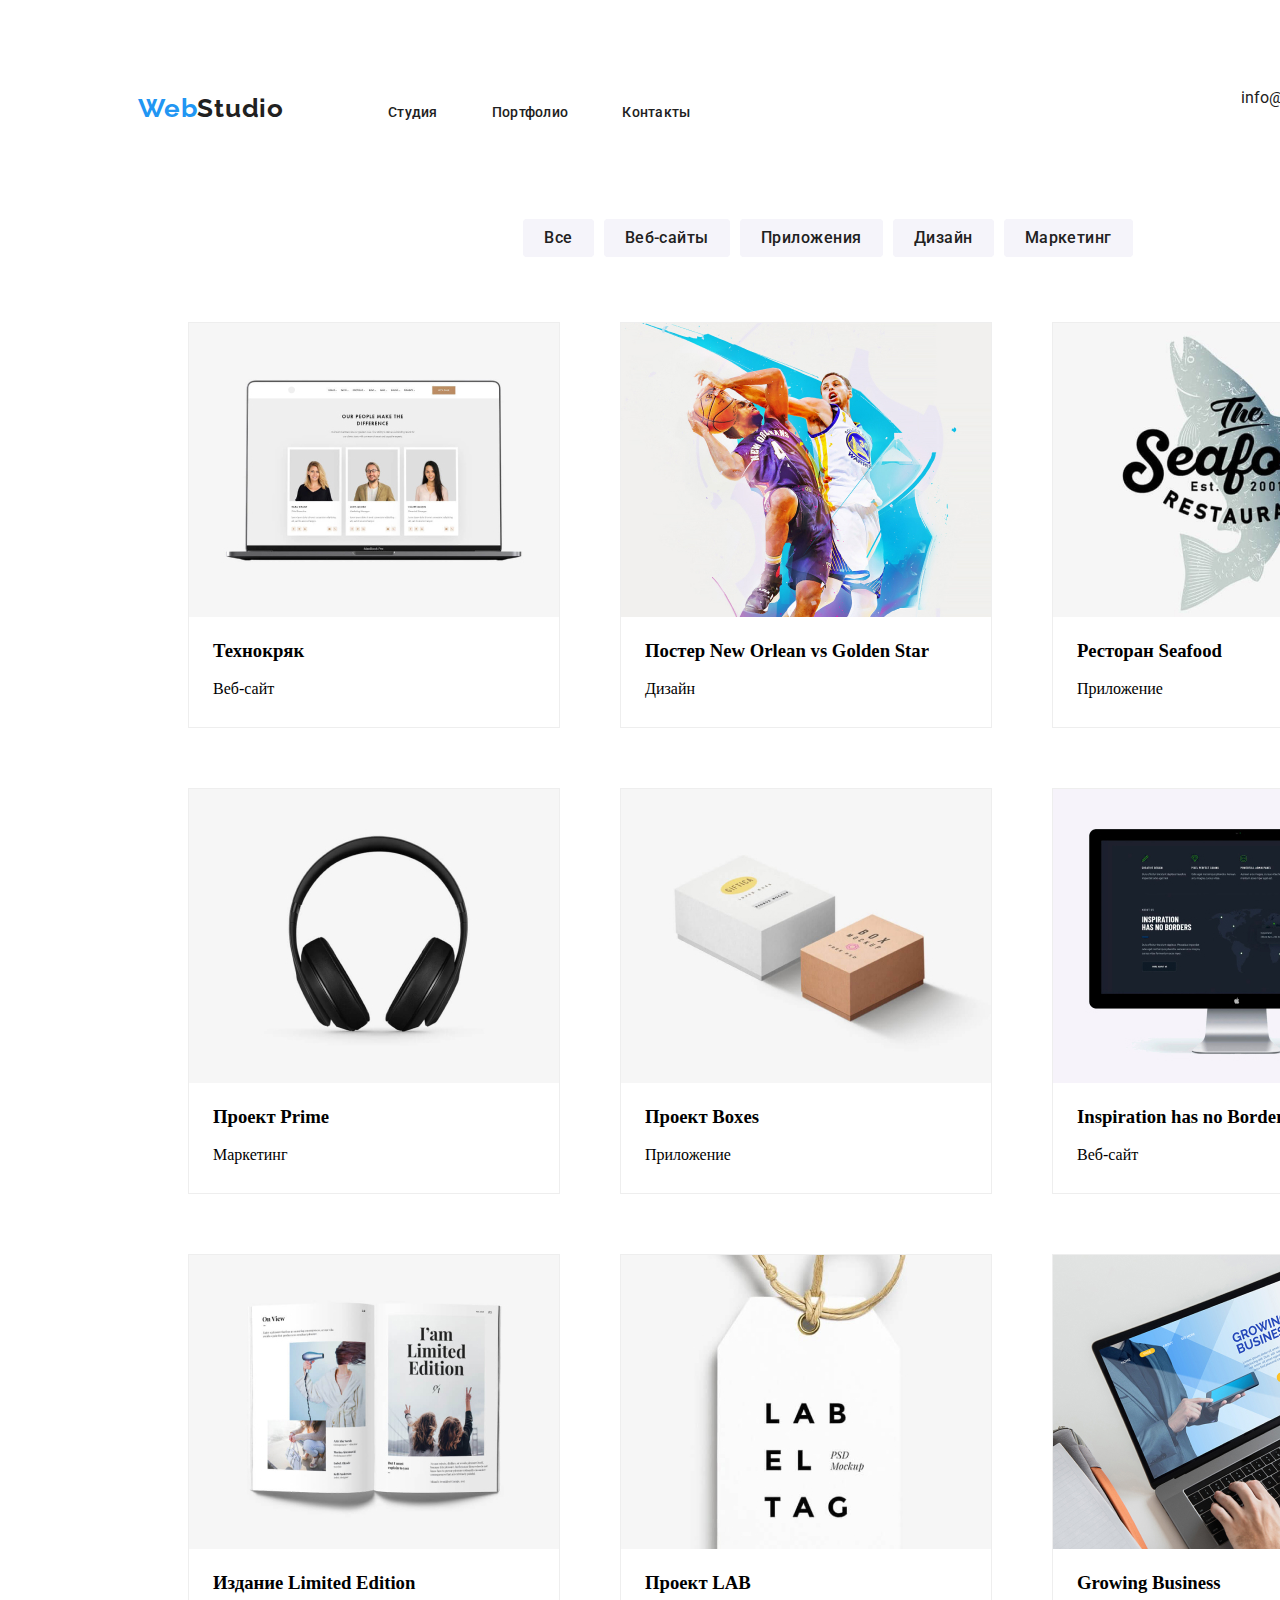
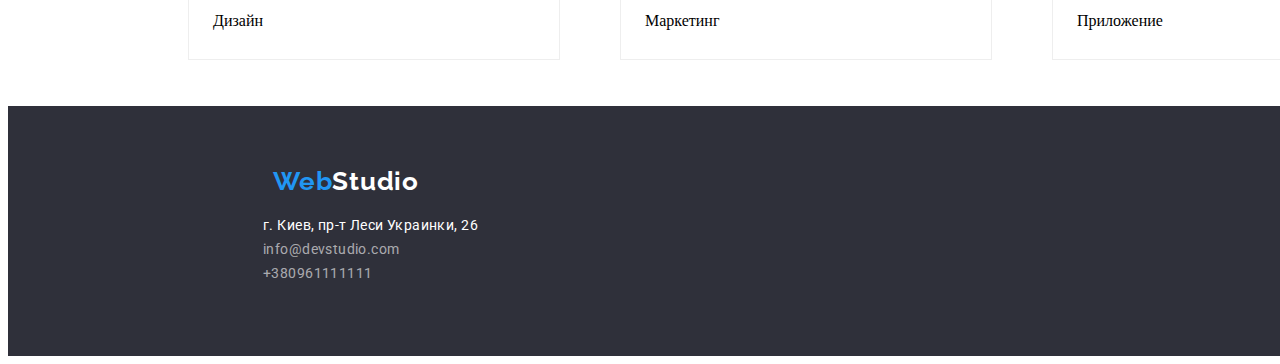
==== index.html/portfolio.html @ 63995187 "create index.html" ====
<!DOCTYPE html>
<html lang="ru">

<head>
    <meta charset="UTF-8">
    <meta http-equiv="X-UA-Compatible" content="IE=edge">
    <meta name="viewport" content="width=device-width, initial-scale=1.0">
    <title>WebStudio</title>
    <link rel="preconnect" href="https://fonts.googleapis.com">
    <link rel="preconnect" href="https://fonts.gstatic.com" crossorigin>
    <link
        href="https://fonts.googleapis.com/css2?family=Raleway:wght@700&family=Roboto:wght@400;500;700;900&display=swap"
        rel="stylesheet">
    <link rel="stylesheet" href="css/styles.css" />
</head>

<body>
    <header class="header">
        <nav class="navigation">
            <a href="./index.html" class="title"><span class="web">Web</span>Studio</a>
            <a href="./index.html" class="navigation-link">Студия</a>
            <a href="/index.html/portfolio.html" target="_blank" class="navigation-link">Портфолио</a>
            <a href="#address" class="navigation-link">Контакты</a>
        </nav>
        <div class="contacts">
            <a href="mailto:info@devstudio.com" class="contact">info@devstudio.com</a>
            <a href="tel:+380961111111" class="contact">+380961111111</a>
        </div>
    </header>
    <section class="all">
        <ul class="div-button">
            <li class="li-button"><button type="button" class="a-button blue-button">Все</button></li>
            <li class="li-button"><button type="button" class="a-button">Веб-сайты</button></li>
            <li class="li-button"><button type="button" class="a-button">Приложения</button></li>
            <li class="li-button"><button type="button" class="a-button">Дизайн</button></li>
            <li class="li-button"><button type="button" class="a-button">Маркетинг</button></li>
        </ul>


        <h2>
            <!--Портфолио-->
        </h2>

        <ul class="ul-portfolio">
            <li class="li-team-portfolio">
                <img src="../images/p.jpg" width="270" alt="photo" class="photo-portfolio">
                <h3 class="h3-team-portfolio">Технокряк</h3>
                <p class="h3-team-portfolio">Веб-сайт</p>
            </li>
            <li class="li-team-portfolio">
                <img src="../images/h.jpg" width="270" alt="photo" class="photo-portfolio">
                <h3 class="h3-team-portfolio">Постер New Orlean vs Golden Star</h3>
                <p class="h3-team-portfolio">Дизайн</p>
            </li>
            <li class="li-team-portfolio">
                <img src="../images/i.jpg" width="270" alt="photo" class="photo-portfolio">
                <h3 class="h3-team-portfolio">Ресторан Seafood</h3>
                <p class="h3-team-portfolio">Приложение</p>
            </li>
            <li class="li-team-portfolio">
                <img src="../images/j.jpg" width="270" alt="photo" class="photo-portfolio">
                <h3 class="h3-team-portfolio">Проект Prime</h3>
                <p class="h3-team-portfolio">Маркетинг</p>
            </li>
            <li class="li-team-portfolio">
                <img src="../images/k.jpg" width="270" alt="photo" class="photo-portfolio">
                <h3 class="h3-team-portfolio">Проект Boxes</h3>
                <p class="h3-team-portfolio">Приложение</p>
            </li>
            <li class="li-team-portfolio">
                <img src="../images/l.jpg" width="270" alt="photo" class="photo-portfolio">
                <h3 class="h3-team-portfolio">Inspiration has no Borders</h3>
                <p class="h3-team-portfolio">Веб-сайт</p>
            </li>
            <li class="li-team-portfolio">
                <img src="../images/m.jpg" width="270" alt="photo" class="photo-portfolio">
                <h3 class="h3-team-portfolio">Издание Limited Edition</h3>
                <p class="h3-team-portfolio">Дизайн</p>
            </li>
            <li class="li-team-portfolio">
                <img src="../images/n.jpg" width="270" alt="photo" class="photo-portfolio">
                <h3 class="h3-team-portfolio">Проект LAB</h3>
                <p class="h3-team-portfolio">Маркетинг</p>
            </li>
            <li class="li-team-portfolio">
                <img src="../images/o.jpg" width="270" alt="photo" class="photo-portfolio">
                <h3 class="h3-team-portfolio">Growing Business</h3>
                <p class="h3-team-portfolio">Приложение</p>
            </li>
        </ul>
    </section>
    <footer class="footer">
        <div class="div-footer">
            <a href="./index.html" class="a-title"><span class="web">Web</span>Studio</a>
            <address class="address" id="address">
                <ul>
                    <li class="li-address">
                        <a href="https://www.google.com/maps/d/viewer?mid=10uSM3H-mIU3GznYo2szRIEphczw&hl=en_US&ll=50.4265770504353%2C30.538344949999985&z=20"
                            target="_blank" class="a-address">г.
                            Киев, пр-т Леси Украинки, 26</a>
                    </li>
                    <li class="li-address">
                        <a href="mailto:info@devstudio.com" class="aa-address">info@devstudio.com</a>
                    </li>
                    <li class="li-address">
                        <a href="tel:+380961111111" class="aa-address">+380961111111</a>
                    </li>
                </ul>
            </address>
        </div>
    </footer>
</body>

</html>
---- index.html/css/styles.css ----
.header {
    padding: 80px;
    background-color: #FFFFFF;
    display: flex;
    width: 1600px;
}


.navigation-link {
    text-decoration: none;
    margin-right: 50px;
    font-family: 'Roboto',
        sans-serif;
    font-style: normal;
    font-weight: 500;
    font-size: 14px;
    line-height: 16px;
    letter-spacing: 0.02em;
    color: #212121;
}

.navigation-link:hover {
    color: #2196F3;
}

.title {
    padding: 50px;
    text-decoration: none;
    margin-right: 50px;
    font-family: 'Raleway',
        sans-serif;
    font-style: normal;
    font-weight: 700;
    font-size: 26px;
    line-height: 31px;
    letter-spacing: 0.03em;
    color: #212121;
}

.a-title {
    padding: 50px;
    text-decoration: none;
    margin-right: 50px;
    font-family: 'Raleway',
        sans-serif;
    font-style: normal;
    font-weight: 700;
    font-size: 26px;
    line-height: 31px;
    letter-spacing: 0.03em;
    color: #FFFFFF;
}

.web {
    font-family: 'Raleway',
        sans-serif;
    font-style: normal;
    font-weight: 700;
    font-size: 26px;
    line-height: 31px;
    letter-spacing: 0.03em;
    color: #2196F3;
}

.contacts {
    list-style: none;
    font-family: 'Roboto',
        sans-serif;
    color: #212121;
    text-align: right;
    display: inline-flex;
}

.contact {
    margin-right: 50px;
    color: #212121;
    text-decoration: none;
}

.contact:hover {
    color: #2196F3;
}

.navigation {
    text-align: left;
    margin-top: 5px;
    margin-right: 500px;
}

.center {
    padding-top: 20px;
    width: 1600px;
    height: 600px;
    background-color: #2F303A;
}

.text {
    margin: 40px auto;
    width: 700px;
    font-family: 'Roboto',
        sans-serif;
    font-style: normal;
    font-weight: 900;
    font-size: 44px;
    line-height: 60px;
    text-align: center;
    letter-spacing: 0.06em;
    text-transform: uppercase;
    color: #FFFFFF;
}

.button {
    background-color: #2196F3;
    border: 1px solid #2196F3;
    padding: 10px 20px;
    font-family: 'Roboto',
        sans-serif;
    font-size: 12px;
    text-transform: uppercase;
    color: #fff;
    font-weight: 600;
    cursor: pointer;
}

.div-button {
    text-decoration: none;
    list-style: none;
    display: inline-flex;
    text-align: center;
    margin: 10px;
}

.first-button {
    position: absolute;
    width: 73px;
    height: 38px;
    left: 495px;
    top: 174px;
    background: #2196F3;
    box-shadow: 0px 3px 1px rgba(0, 0, 0, 0.1),
        0px 1px 2px rgba(0, 0, 0, 0.08),
        0px 2px 2px rgba(0, 0, 0, 0.12);
    border-radius: 4px;
    font-weight: 600;
}

.action {
    text-align: center;
}

.privileges {
    padding-top: 120px;
    width: 1600px;
    height: 300px;
    background-color: #FFFFFF;
}

.privilege {
    text-align: center;
    margin-left: auto;
    margin-right: auto;
    width: 1600px;
}

.privilege-text {
    text-align: left;
    margin-right: 30px;
    display: inline-block;
    justify-content: space-between;
    list-style: none;
    width: 270px;
    line-height: 75px;
    font-size: 32px;
}


.h3 {
    font-family: 'Roboto',
        sans-serif;
    font-style: normal;
    font-weight: 700;
    font-size: 14px;
    line-height: 16px;
    letter-spacing: 0.03em;
    text-transform: uppercase;
    color: #212121;
}

.text-h3 {
    font-family: 'Roboto',
        sans-serif;
    font-style: normal;
    font-weight: 400;
    font-size: 14px;
    line-height: 24px;
    letter-spacing: 0.03em;
    color: #212121;
}

.img {
    padding-top: 120px;
    width: 1600px;
    background-color: #FFFFFF;
    padding-bottom: 95px;
}

.h2 {
    margin-top: -80px;
    font-family: 'Roboto',
        sans-serif;
    font-style: normal;
    font-weight: 700;
    font-size: 36px;
    line-height: 42px;
    text-align: center;
    letter-spacing: 0.03em;
    color: #212121;
}

.picture {
    text-align: center;
}

.img-li {
    display: inline-block;
    justify-content: space-between;
    margin: 30px;
    height: 290px;
    width: 370px;
}

.team {
    background-color: #F5F4FA;
    padding-bottom: 95px;
    text-align: center;
    width: 1600px;
}

.h2-team {
    padding-top: 95px;
    margin: 0px;
    font-family: 'Roboto',
        sans-serif;
    font-style: normal;
    font-weight: 700;
    font-size: 36px;
    line-height: 42px;
    text-align: center;
    letter-spacing: 0.03em;
    color: #212121;
}

.li-team {
    display: inline-block;
    justify-content: space-between;
    text-align: center;
    background-color: #FFFFFF;
    border: 1px solid #ebe9e8;
    border-radius: 0px 0px 4px 4px;
    box-shadow: 0px 1px 3px rgba(0, 0, 0, 0.12),
        0px 1px 1px rgba(0, 0, 0, 0.14),
        0px 2px 1px rgba(0, 0, 0, 0.2);
    margin-right: 30px;
    width: 270px;
    height: 368px;
}

.li-photo {
    width: 270px;
    height: 260px;
}

.ul-team {
    width: 1600px;
}

.all {
    justify-content: space-between;
    text-align: center;
    width: 1600px;
    background-color: #FFFFFF;
}

.div-button {
    margin-right: 10px;
    text-align: center;
}

.a-button {
    font-family: 'Roboto',
        sans-serif;
    font-style: normal;
    font-weight: 500;
    font-size: 16px;
    line-height: 26px;
    text-align: center;
    letter-spacing: 0.03em;
    cursor: pointer;
    color: #212121;
    padding: 5px 20px;
    border: 1px solid #F5F4FA;
    color: #212121;
    background-color: #F5F4FA;
    border-radius: 4px;
}

.blue-button:hover {
    background-color: #2196F3;
    color: white;
    border: 1px solid #2196F3;
    border-radius: 4px;
}

.li-button {
    margin: 5px;
    background-color: #F5F4FA;
    border-radius: 4px;
}

.first-button:hover {
    font-family: 'Roboto',
        sans-serif;
    font-style: normal;
    font-weight: 500;
    font-size: 16px;
    line-height: 26px;
    text-align: center;
    letter-spacing: 0.03em;
    background-color: #2196F3;
}


.ul-portfolio {
    list-style: none;
    margin-left: 110px;
    width: 1600px;
    display: flex;
    flex-wrap: wrap;
}

.h3-team {
    text-align: center;
}

.h3-team-portfolio {
    text-align: left;
    margin-left: 24px;
}

.footer {

    background-color: #2F303A;
    height: 250px;
    width: 1600px;
}

.a-address {
    text-decoration: none;
    font-family: 'Roboto',
        sans-serif;
    font-style: normal;
    font-weight: 400;
    font-size: 14px;
    line-height: 24px;
    letter-spacing: 0.03em;
    color: #FFFFFF;
}

.aa-address {
    text-decoration: none;
    font-family: 'Roboto',
        sans-serif;
    font-style: normal;
    font-weight: 400;
    font-size: 14px;
    line-height: 24px;
    letter-spacing: 0.03em;
    color: rgba(255, 255, 255, 0.6);
}

.aa-address:hover {
    color: #2196F3;
}

.a-address:hover {
    color: #2196F3;
}

.li-address {
    list-style: none;
}

.div-footer {
    padding-left: 215px;
    padding-top: 60px;
}

.li-span {
    font-family: 'Roboto',
        sans-serif;
    font-style: normal;
    font-weight: 500;
    font-size: 16px;
    line-height: 26px;
    text-align: center;
    letter-spacing: 0.03em;
    color: #FFFFFF;
}

.photo-portfolio {
    width: 370px;
    height: 294px;
}

.li-team-portfolio {
    width: 370px;
    height: 404px;
    margin: 30px;
    background: #FFFFFF;
    border: 1px solid #EEEEEE;
    margin: 30px;
}
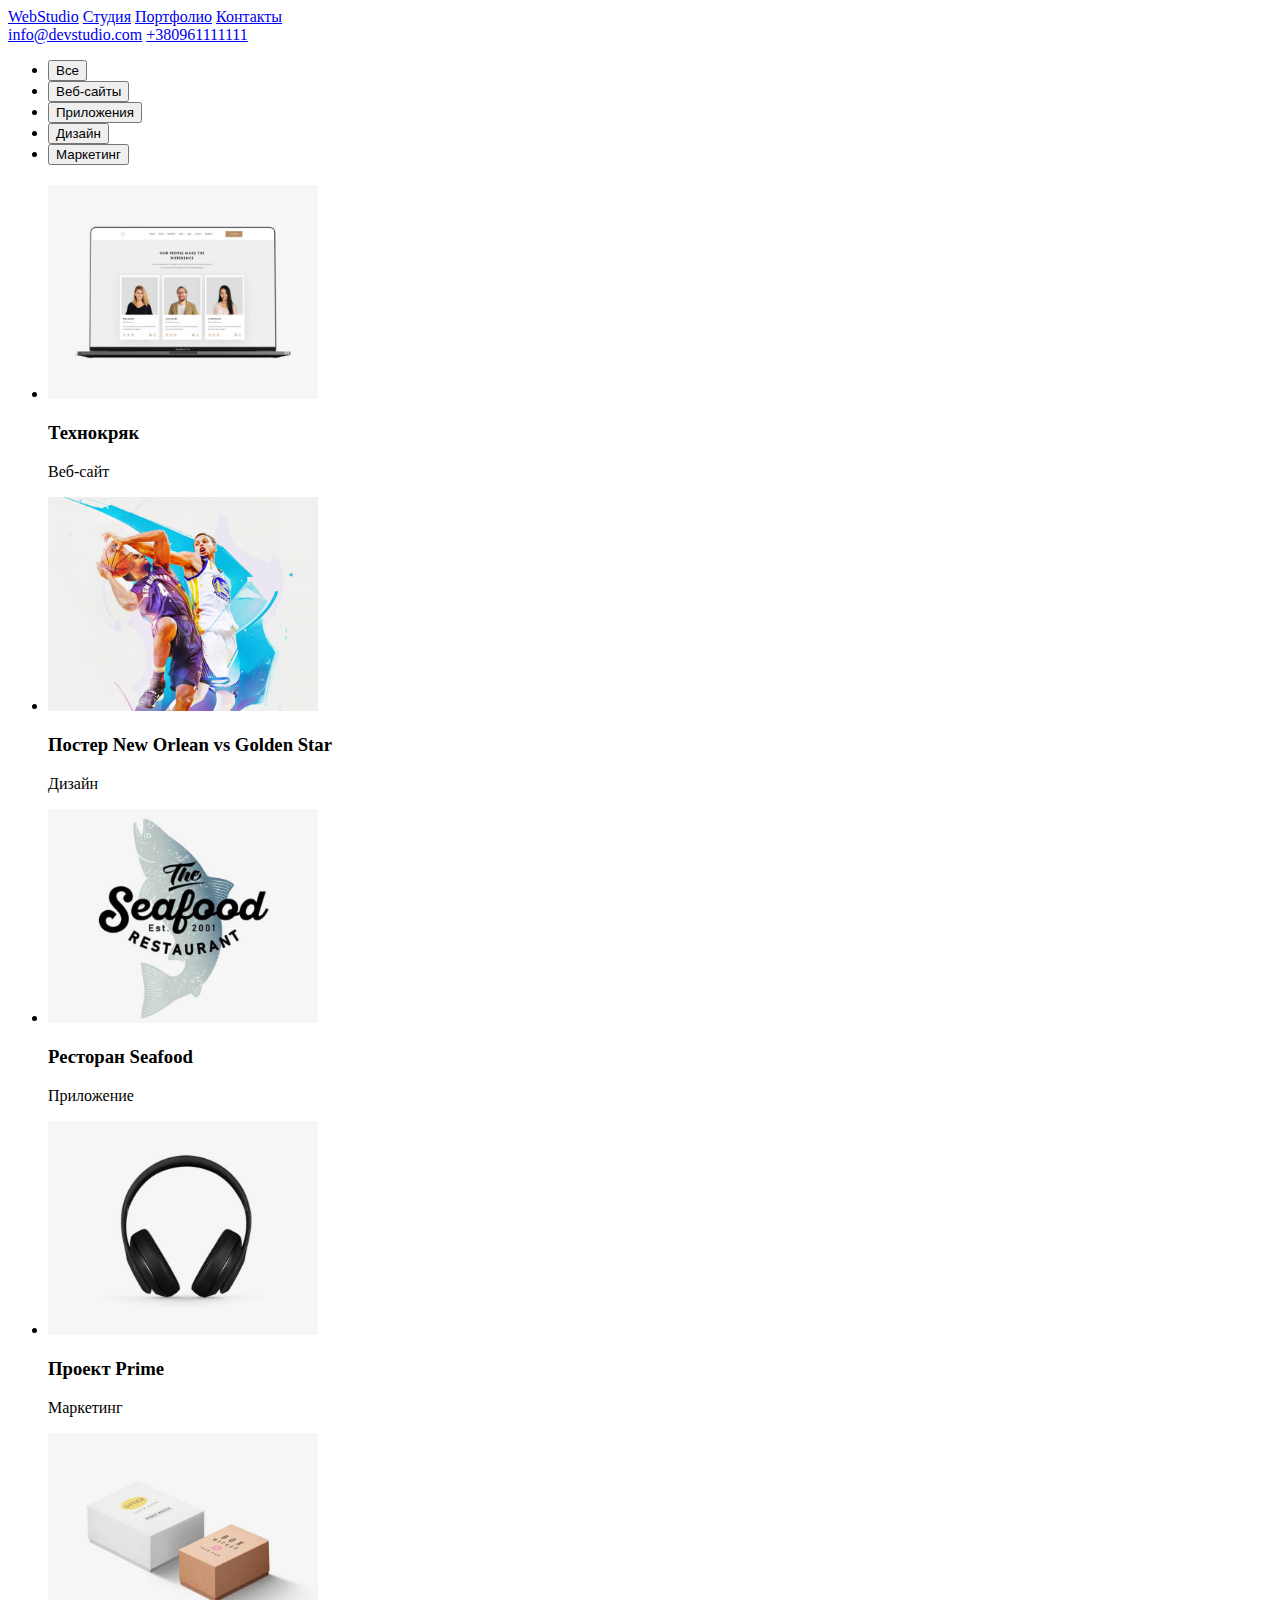
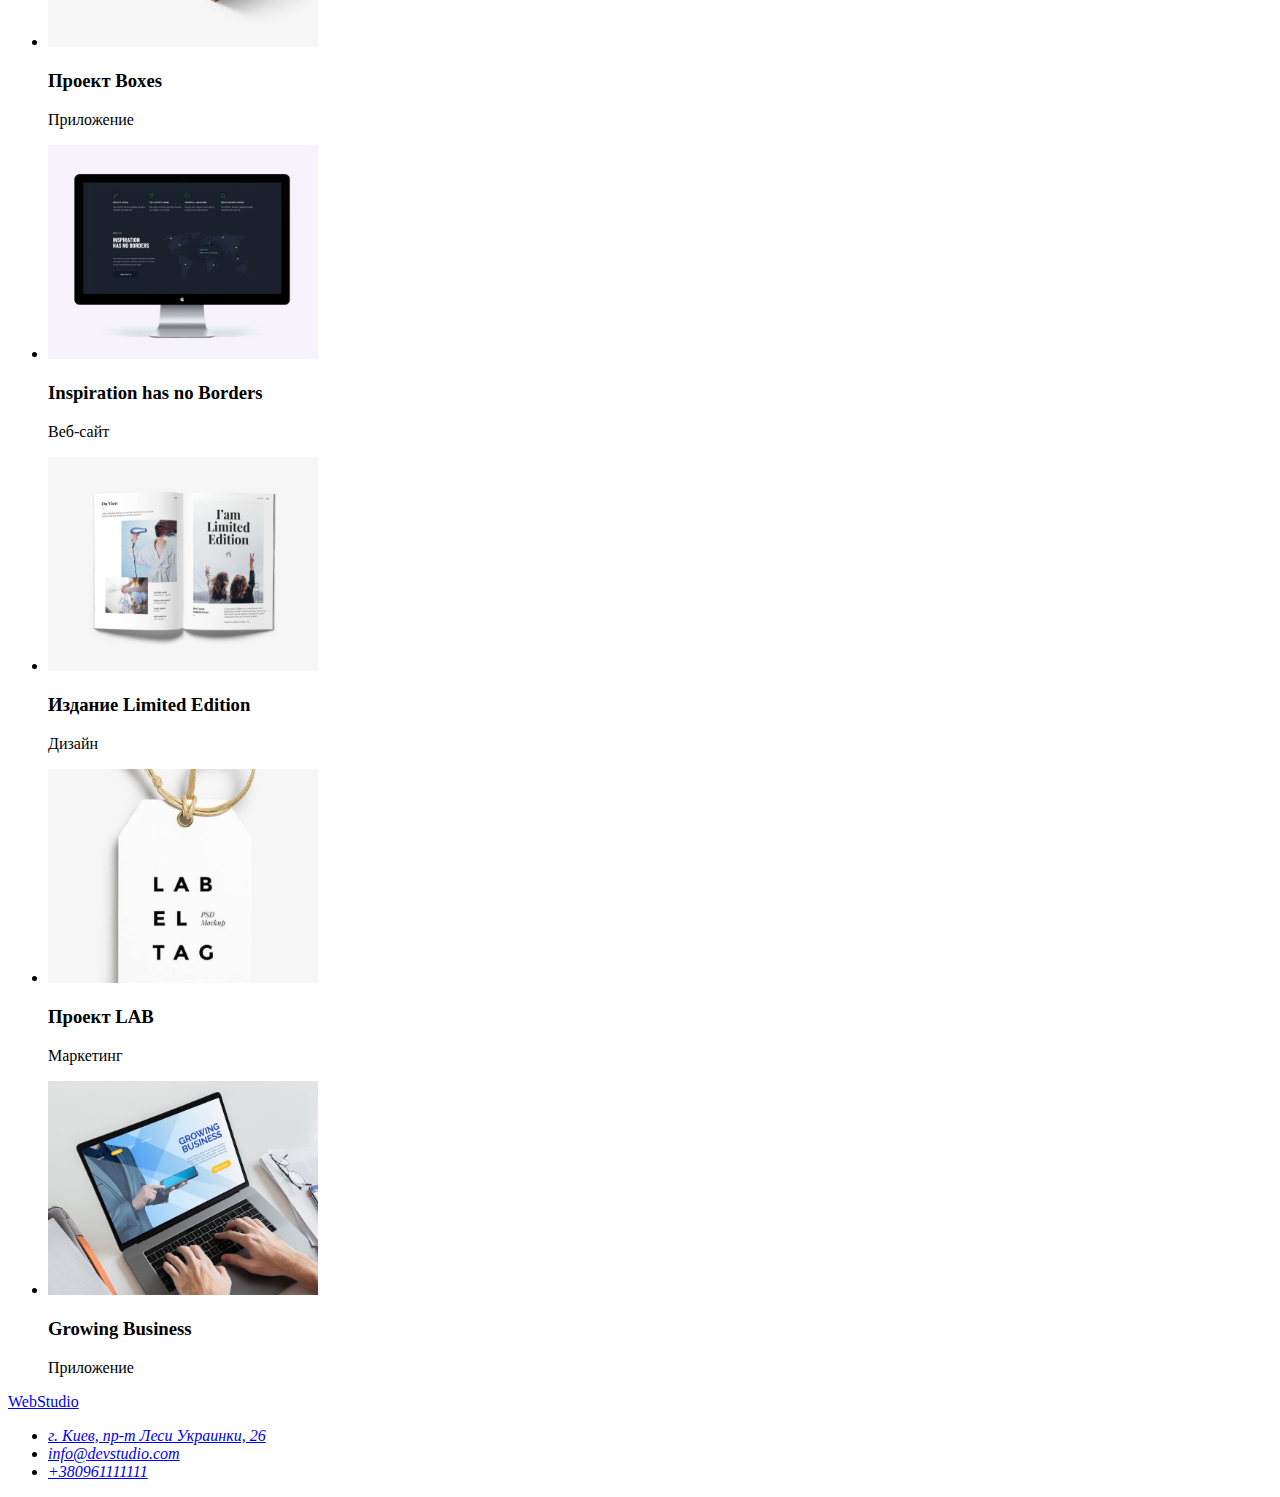
==== commit e6d7acde: "create index.html" ====
--- a/index.html/portfolio.html
+++ b/index.html/portfolio.html
@@ -11,7 +11,7 @@
     <link
         href="https://fonts.googleapis.com/css2?family=Raleway:wght@700&family=Roboto:wght@400;500;700;900&display=swap"
         rel="stylesheet">
-    <link rel="stylesheet" href="css/styles.css" />
+    <link rel="stylesheet" href="/repository/css/styles.css"/>
 </head>
 
 <body>
@@ -43,47 +43,47 @@
 
         <ul class="ul-portfolio">
             <li class="li-team-portfolio">
-                <img src="../images/p.jpg" width="270" alt="photo" class="photo-portfolio">
+                <img src="/images/p.jpg" width="270" alt="photo" class="photo-portfolio">
                 <h3 class="h3-team-portfolio">Технокряк</h3>
                 <p class="h3-team-portfolio">Веб-сайт</p>
             </li>
             <li class="li-team-portfolio">
-                <img src="../images/h.jpg" width="270" alt="photo" class="photo-portfolio">
+                <img src="/images/h.jpg" width="270" alt="photo" class="photo-portfolio">
                 <h3 class="h3-team-portfolio">Постер New Orlean vs Golden Star</h3>
                 <p class="h3-team-portfolio">Дизайн</p>
             </li>
             <li class="li-team-portfolio">
-                <img src="../images/i.jpg" width="270" alt="photo" class="photo-portfolio">
+                <img src="/images/i.jpg" width="270" alt="photo" class="photo-portfolio">
                 <h3 class="h3-team-portfolio">Ресторан Seafood</h3>
                 <p class="h3-team-portfolio">Приложение</p>
             </li>
             <li class="li-team-portfolio">
-                <img src="../images/j.jpg" width="270" alt="photo" class="photo-portfolio">
+                <img src="/images/j.jpg" width="270" alt="photo" class="photo-portfolio">
                 <h3 class="h3-team-portfolio">Проект Prime</h3>
                 <p class="h3-team-portfolio">Маркетинг</p>
             </li>
             <li class="li-team-portfolio">
-                <img src="../images/k.jpg" width="270" alt="photo" class="photo-portfolio">
+                <img src="/images/k.jpg" width="270" alt="photo" class="photo-portfolio">
                 <h3 class="h3-team-portfolio">Проект Boxes</h3>
                 <p class="h3-team-portfolio">Приложение</p>
             </li>
             <li class="li-team-portfolio">
-                <img src="../images/l.jpg" width="270" alt="photo" class="photo-portfolio">
+                <img src="/images/l.jpg" width="270" alt="photo" class="photo-portfolio">
                 <h3 class="h3-team-portfolio">Inspiration has no Borders</h3>
                 <p class="h3-team-portfolio">Веб-сайт</p>
             </li>
             <li class="li-team-portfolio">
-                <img src="../images/m.jpg" width="270" alt="photo" class="photo-portfolio">
+                <img src="/images/m.jpg" width="270" alt="photo" class="photo-portfolio">
                 <h3 class="h3-team-portfolio">Издание Limited Edition</h3>
                 <p class="h3-team-portfolio">Дизайн</p>
             </li>
             <li class="li-team-portfolio">
-                <img src="../images/n.jpg" width="270" alt="photo" class="photo-portfolio">
+                <img src="/images/n.jpg" width="270" alt="photo" class="photo-portfolio">
                 <h3 class="h3-team-portfolio">Проект LAB</h3>
                 <p class="h3-team-portfolio">Маркетинг</p>
             </li>
             <li class="li-team-portfolio">
-                <img src="../images/o.jpg" width="270" alt="photo" class="photo-portfolio">
+                <img src="/images/o.jpg" width="270" alt="photo" class="photo-portfolio">
                 <h3 class="h3-team-portfolio">Growing Business</h3>
                 <p class="h3-team-portfolio">Приложение</p>
             </li>
@@ -91,7 +91,7 @@
     </section>
     <footer class="footer">
         <div class="div-footer">
-            <a href="./index.html" class="a-title"><span class="web">Web</span>Studio</a>
+            <a href="/index.html/index.html" class="a-title"><span class="web">Web</span>Studio</a>
             <address class="address" id="address">
                 <ul>
                     <li class="li-address">
